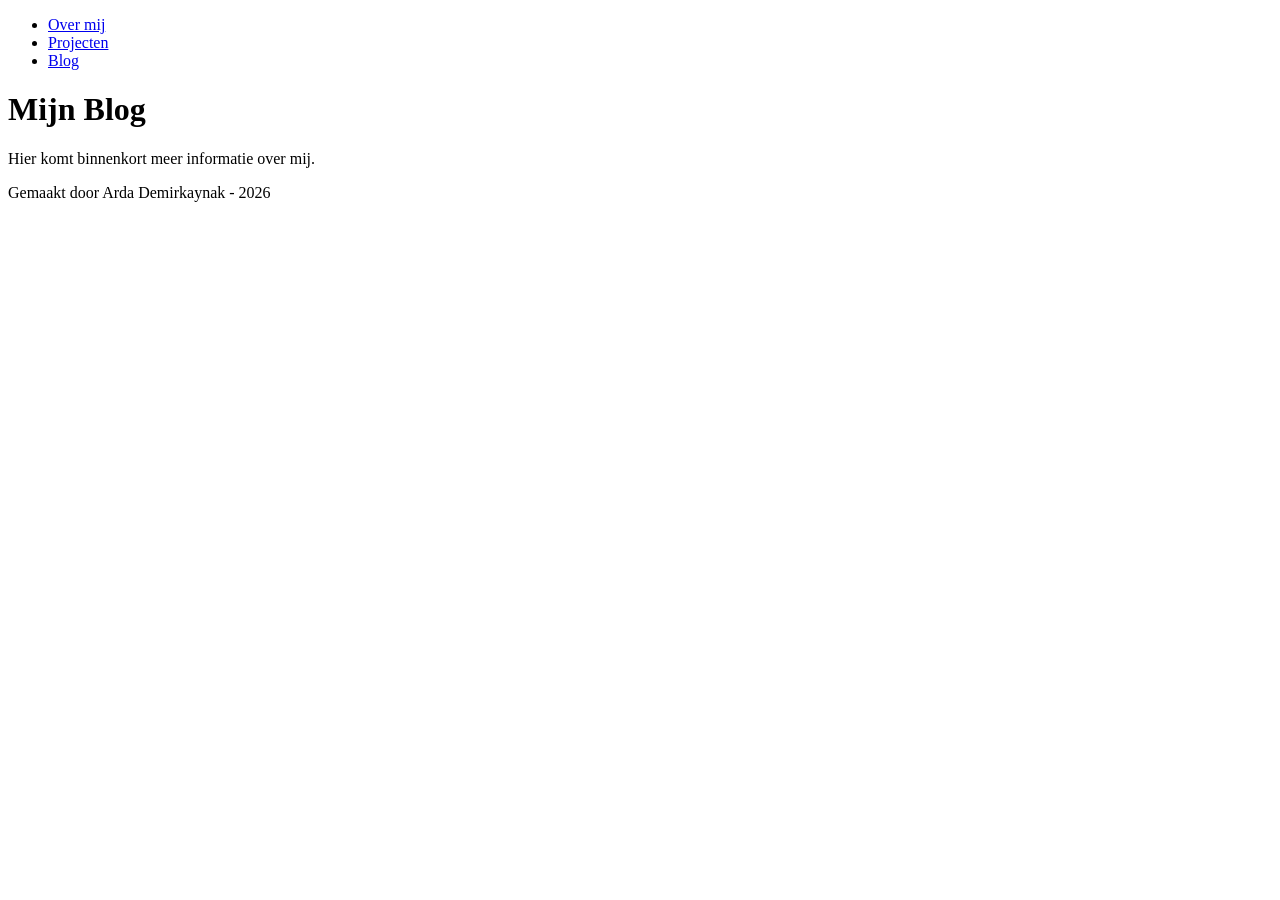
==== blog.html @ 6b0ee225 "Begin gemaakt aan de opdracht begin gemaakt aan de opdracht door de nodige bestanden aan te maken en" ====
<!DOCTYPE html>
<html lang="nl">
    
<head> 
    <meta charset="UTF-8">
    <meta name="viewport" content="width=device-width, initial-scale=1.0">
    <title>Blog</title>
    <link rel="stylesheet" href='style.css'>
</head>
<body>

<header>
    <nav>
        <ul>
            <li><a href="homepage.html">Over mij</a></li>
            <li><a href="projecten.html">Projecten</a></li>
            <li><a href="blog.html">Blog</a></li>            
        </ul>
    </nav>
</header>

<main>
    <h1>Mijn Blog</h1>
    <p>Hier komt binnenkort meer informatie over mij.</p>
</main>

<footer>
    <p>Gemaakt door Arda Demirkaynak - 2026</p>
</footer>
    
</body>
</html>
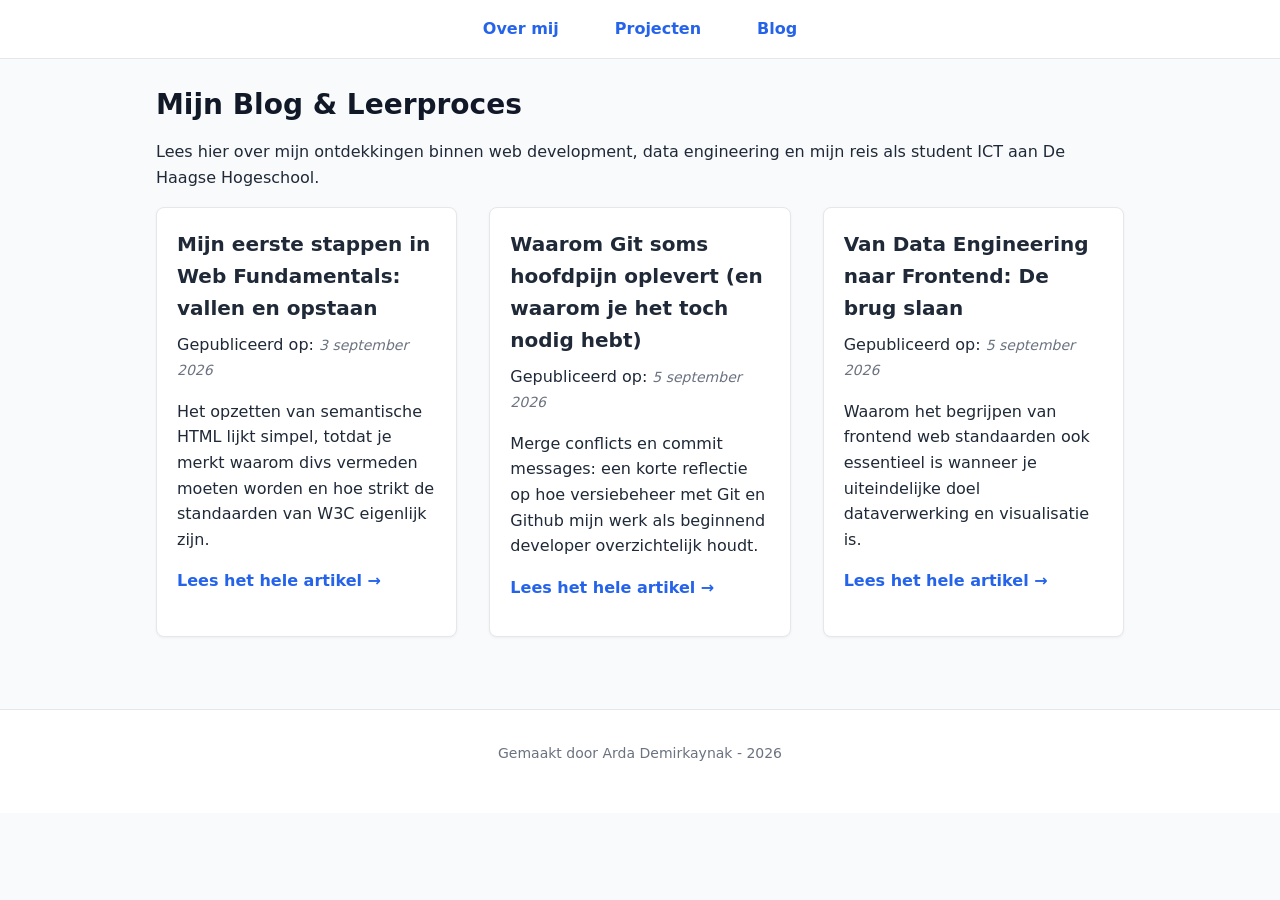
==== commit 94a88c72: "Gewerkt aan styling HTML componenten zo goed als af voor nu. De eerste versie van de CSS styling is " ====
--- a/blog.html
+++ b/blog.html
@@ -20,8 +20,54 @@
 </header>
 
 <main>
-    <h1>Mijn Blog</h1>
-    <p>Hier komt binnenkort meer informatie over mij.</p>
+    <section>
+            <h1>Mijn Blog & Leerproces</h1>
+    
+            <p>Lees hier over mijn ontdekkingen binnen web development, data engineering en mijn reis als student ICT aan De Haagse Hogeschool.</p>
+    </section>
+        
+    <section>
+        <article>
+            <h2>Mijn eerste stappen in Web Fundamentals: vallen en opstaan</h2>
+            <p>
+                Gepubliceerd op: <time datetime="2026-09-03">3 september 2026</time>
+            </p>
+            <p>
+                Het opzetten van semantische HTML lijkt simpel, totdat je merkt waarom divs vermeden moeten worden en hoe strikt de standaarden van W3C eigenlijk zijn.
+            </p>
+            <p>
+                <a href="#">Lees het hele artikel &rarr;</a>
+            </p>
+        </article>
+
+        <article>
+            <h2>Waarom Git soms hoofdpijn oplevert (en waarom je het toch nodig hebt)</h2>
+            <p>
+                Gepubliceerd op: <time datetime="2026-09-03">5 september 2026</time>
+            </p>
+            <p>
+                Merge conflicts en commit messages: een korte reflectie op hoe versiebeheer met Git en Github mijn werk als beginnend developer overzichtelijk houdt.
+            </p>
+            <p>
+                <a href="#">Lees het hele artikel &rarr;</a>
+            </p>
+        </article>
+
+        <article>
+            <h2>Van Data Engineering naar Frontend: De brug slaan</h2>
+            <p>
+                Gepubliceerd op: <time datetime="2026-09-03">5 september 2026</time>
+            </p>
+            <p>
+                Waarom het begrijpen van frontend web standaarden ook essentieel is wanneer je uiteindelijke doel dataverwerking en visualisatie is.
+            </p>
+            <p>
+                <a href="#">Lees het hele artikel &rarr;</a>
+            </p>
+        </article>
+
+    </section>
+
 </main>
 
 <footer>
--- a/style.css
+++ b/style.css
@@ -0,0 +1,156 @@
+*,
+*::before,
+*::after {
+    box-sizing: border-box;
+    margin: 0;
+    padding: 0;
+}
+
+body {
+    font-family: system-ui, -apple-system, BlinkMacSystemFont, 'Segoe UI', Roboto, Oxygen, Ubuntu, Cantarell, 'Open Sans', 'Helvetica Neue', sans-serif;
+    line-height: 1.6;
+    color: #1f2937;
+    background-color: #f9fafb;
+}
+
+img {
+    max-width: 100%;
+    height: auto;
+    display: block;
+}
+
+header {
+    background-color: #ffffff;
+    border-bottom: 1px solid #e5e7eb;
+    padding: 1rem;
+}
+
+nav ul {
+    display: flex;
+    flex-wrap: wrap;
+    list-style: none;
+    justify-content: center;
+    gap: 1.5rem;
+}
+
+nav a {
+    color: #2563eb;
+    text-decoration: none;
+    font-weight: 600;
+    font-size: 1rem;
+    padding: 0.5rem;
+    border-radius: 4px;
+    transition: background-color 0.2s ease, color 0.2s ease;
+}
+
+nav a:hover,
+nav a:focus {
+    background-color: #eff6ff;
+    color: #1d4ed8;
+    outline: none;
+}
+
+main {
+    max-width: 1000px;
+    margin: 0 auto;
+    padding: 1.5rem 1rem;
+}
+
+h1 {
+    font-size: 1.75rem;
+    margin-bottom: 0.75rem;
+    color: #111827;
+}
+
+h2 {
+    font-size: 1.25rem;
+    margin-bottom: 0.5rem;
+    color: #1f2937;
+}
+
+p {
+    margin-bottom: 1rem;
+}
+
+article, 
+aside {
+    background-color: #ffffff;
+    border: 1px solid #e5e7eb;
+    border-radius: 8px;
+    padding: 1.25rem;
+    margin-bottom: 1.5rem;
+    box-shadow: 0 1px 3px rgba(0, 0, 0, 0.05);
+}
+
+article img,
+section img {
+    border-radius: 6px;
+    margin: 0.75rem 0;   
+}
+
+article ul,
+aside ul {
+    list-style-position: inside;
+    margin-bottom: 1rem;
+    color: #4b5563;
+}
+
+time {
+    font-size: 0.875rem;
+    color: #6b7280;
+    font-style: italic;
+}
+
+article a,
+section a {
+    color: #2563eb;
+    text-decoration: none;
+    font-weight: 600;
+}
+
+article a:hover,
+section a:hover {
+    text-decoration: underline;
+}
+
+footer {
+    background-color: #ffffff;
+    border-top: 1px solid #e5e7eb;
+    text-align: center;
+    padding: 2rem 1rem;
+    font-size: 0.875rem;
+    color: #6b7280;
+    margin-top: 3rem;
+}
+
+@media (min-width: 768px) {
+
+    main:has(aside) {
+        display: grid;
+        grid-template-columns: 2fr 1fr;
+        gap: 2rem;
+        align-items: start;
+    }
+
+    main section:nth-of-type(2) {
+        display: grid;
+        grid-template-columns: repeat(2, 1fr);
+        gap: 1.5rem;
+    }
+
+    article {
+        margin-bottom: 0;
+    }
+}
+
+@media (min-width: 1025px) {
+    
+    main section:nth-of-type(2) {
+        grid-template-columns: repeat(3, 1fr);
+        gap: 2rem;
+    }
+
+    nav ul {
+        gap: 2.5rem;
+    }
+}
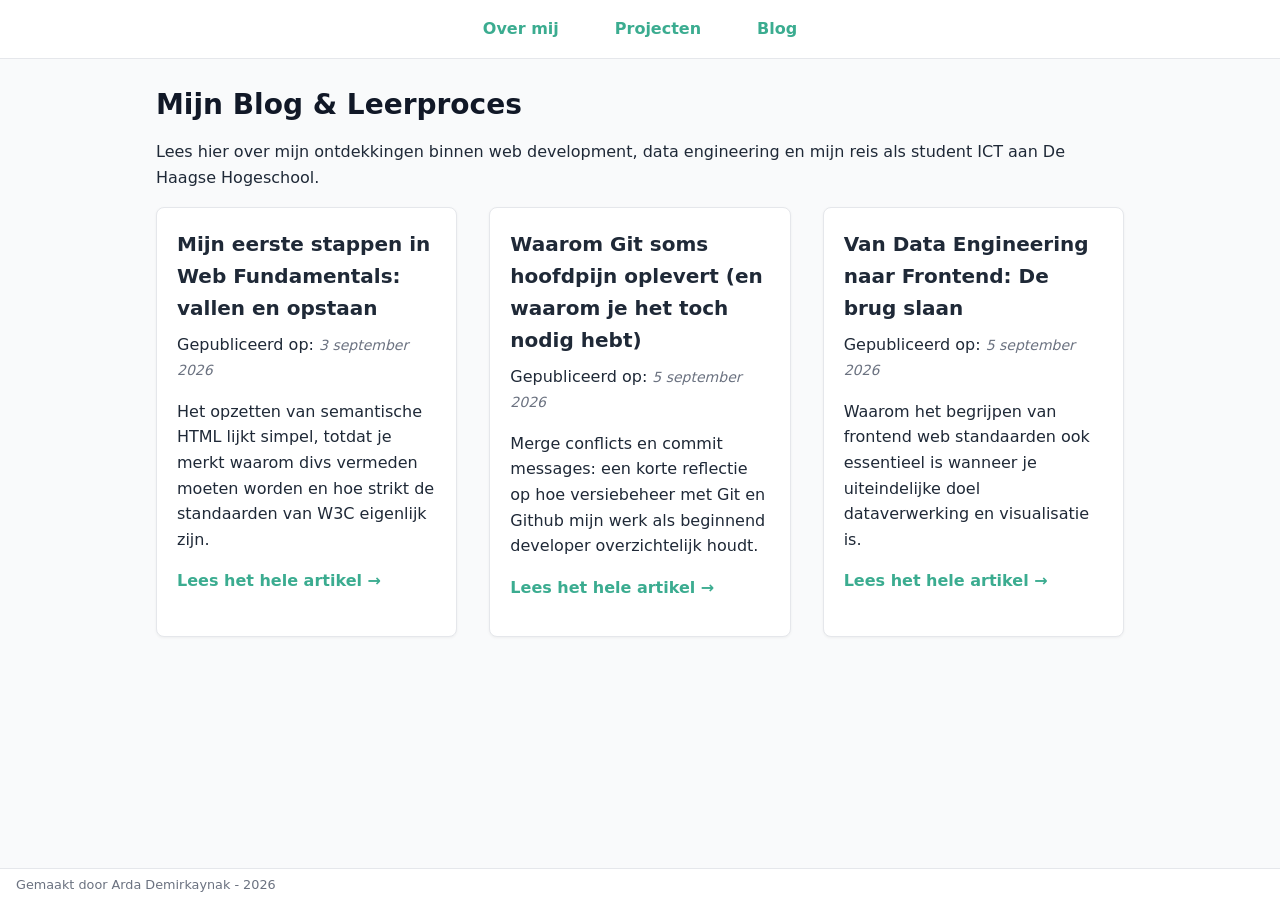
==== commit d85af8c0: "changed homepage.html to index.html Made this change in order to work with GitHub Pages" ====
--- a/blog.html
+++ b/blog.html
@@ -12,7 +12,7 @@
 <header>
     <nav>
         <ul>
-            <li><a href="homepage.html">Over mij</a></li>
+            <li><a href="index.html">Over mij</a></li>
             <li><a href="projecten.html">Projecten</a></li>
             <li><a href="blog.html">Blog</a></li>            
         </ul>
--- a/style.css
+++ b/style.css
@@ -11,6 +11,10 @@
     line-height: 1.6;
     color: #1f2937;
     background-color: #f9fafb;
+
+    min-height: 100vh;
+    display: flex;
+    flex-direction: column;
 }
 
 img {
@@ -34,7 +38,7 @@
 }
 
 nav a {
-    color: #2563eb;
+    color: #3BAC90;
     text-decoration: none;
     font-weight: 600;
     font-size: 1rem;
@@ -46,7 +50,7 @@
 nav a:hover,
 nav a:focus {
     background-color: #eff6ff;
-    color: #1d4ed8;
+    color: #3BAC90;
     outline: none;
 }
 
@@ -54,6 +58,8 @@
     max-width: 1000px;
     margin: 0 auto;
     padding: 1.5rem 1rem;
+    flex: 1;
+    width: 100%;
 }
 
 h1 {
@@ -103,7 +109,7 @@
 
 article a,
 section a {
-    color: #2563eb;
+    color: #3BAC90;
     text-decoration: none;
     font-weight: 600;
 }
@@ -116,11 +122,16 @@
 footer {
     background-color: #ffffff;
     border-top: 1px solid #e5e7eb;
-    text-align: center;
-    padding: 2rem 1rem;
-    font-size: 0.875rem;
+    text-align: left;
+    padding: 0.5rem 1rem;
+    font-size: 0.8rem;
     color: #6b7280;
-    margin-top: 3rem;
+    margin-top: 2rem;
+}
+
+footer p {
+    margin-bottom: 0;
+    line-height: 1.2;
 }
 
 @media (min-width: 768px) {
@@ -143,7 +154,7 @@
     }
 }
 
-@media (min-width: 1025px) {
+@media (min-width: 1024px) {
     
     main section:nth-of-type(2) {
         grid-template-columns: repeat(3, 1fr);
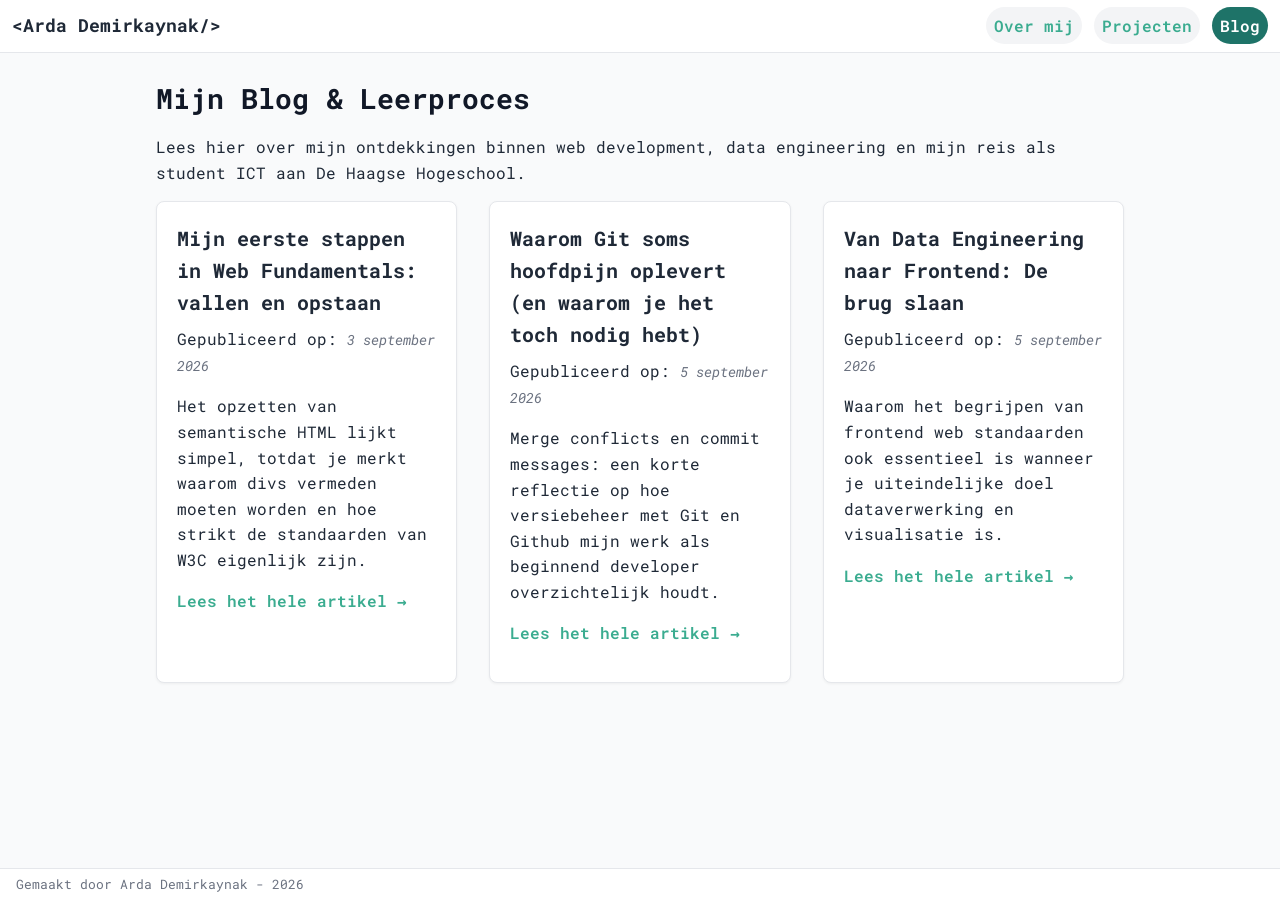
==== commit 1a2e85c1: "made changes to the overall look made changes to how the pages look by adding a banner, changing the" ====
--- a/blog.html
+++ b/blog.html
@@ -6,15 +6,21 @@
     <meta name="viewport" content="width=device-width, initial-scale=1.0">
     <title>Blog</title>
     <link rel="stylesheet" href='style.css'>
+    
+    <link rel="preconnect" href="https://fonts.googleapis.com">
+    <link rel="preconnect" href="https://fonts.gstatic.com" crossorigin>
+    <link href="https://fonts.googleapis.com/css2?family=Roboto+Mono:ital,wght@0,100..700;1,100..700&display=swap" rel="stylesheet">
+
 </head>
 <body>
 
 <header>
+    <a href="index.html" class="logo">&lt;Arda Demirkaynak/&gt;</a>
     <nav>
         <ul>
             <li><a href="index.html">Over mij</a></li>
             <li><a href="projecten.html">Projecten</a></li>
-            <li><a href="blog.html">Blog</a></li>            
+            <li><a href="blog.html" class="active" aria-current="page">Blog</a></li>            
         </ul>
     </nav>
 </header>
--- a/style.css
+++ b/style.css
@@ -7,7 +7,7 @@
 }
 
 body {
-    font-family: system-ui, -apple-system, BlinkMacSystemFont, 'Segoe UI', Roboto, Oxygen, Ubuntu, Cantarell, 'Open Sans', 'Helvetica Neue', sans-serif;
+    font-family: 'Roboto Mono', monospace;
     line-height: 1.6;
     color: #1f2937;
     background-color: #f9fafb;
@@ -24,9 +24,19 @@
 }
 
 header {
+    display: flex;
+    justify-content: space-between;
+    align-items: center;
     background-color: #ffffff;
     border-bottom: 1px solid #e5e7eb;
-    padding: 1rem;
+    padding: 0.75rem;
+}
+
+.logo {
+    font-weight: 700;
+    font-size: 1.1rem;
+    color: #1f2937;
+    text-decoration: none;
 }
 
 nav ul {
@@ -34,20 +44,32 @@
     flex-wrap: wrap;
     list-style: none;
     justify-content: center;
-    gap: 1.5rem;
+    gap: 0.75rem;
 }
 
 nav a {
     color: #3BAC90;
+    background-color: #f3f4f6;
+    padding: 0.5rem 1rem;
+    border-radius: 9999px;
     text-decoration: none;
     font-weight: 600;
     font-size: 1rem;
     padding: 0.5rem;
-    border-radius: 4px;
-    transition: background-color 0.2s ease, color 0.2s ease;
-}
-
-nav a:hover,
+    transition: all 0.2s ease;
+}
+
+nav a:hover {
+    background-color: #3BAC90;
+    color: #ffffff
+}
+
+nav a.active {
+    background-color: #1e7368;
+    color: #ffffff;
+    border-radius: 9999px;
+}
+
 nav a:focus {
     background-color: #eff6ff;
     color: #3BAC90;
@@ -119,6 +141,49 @@
     text-decoration: underline;
 }
 
+.profile-card, aside {
+    background-color: #ffffff;
+    border: 1px solid #d1d5db;
+    border-radius: 15px;
+    box-shadow: 0 1px 3px rgba(0, 0, 0, 0.05);
+}
+
+.profile-card {
+    overflow: hidden;
+    text-align: center;
+    padding: 0 1.5rem 1.5rem;
+}
+
+.profile-banner {
+    height: 200px;
+    background: linear-gradient(135deg, #1e7e68, #3BAC90);
+    margin: 0 -1.5rem;
+}
+
+.profile-img {
+    width: 200px;
+    height: 200px;
+    border-radius: 50%;
+    object-fit: cover;
+
+    object-position: 0% 40%;
+
+    border: 2px solid #ffffff00;
+    margin: -65px auto 1rem;
+    display: block;
+    box-shadow: 0 4px 6px -1px rgba(0, 0, 0, 0.1);
+}
+
+.profile-card h1 {
+    margin-bottom: 0.5rem;
+}
+
+.profile-card p {
+    color: #4b5563;
+    line-height: 1.6;
+    margin-bottom: 0;
+}
+
 footer {
     background-color: #ffffff;
     border-top: 1px solid #e5e7eb;
@@ -162,6 +227,6 @@
     }
 
     nav ul {
-        gap: 2.5rem;
+        gap: 0.75rem;
     }
 }
